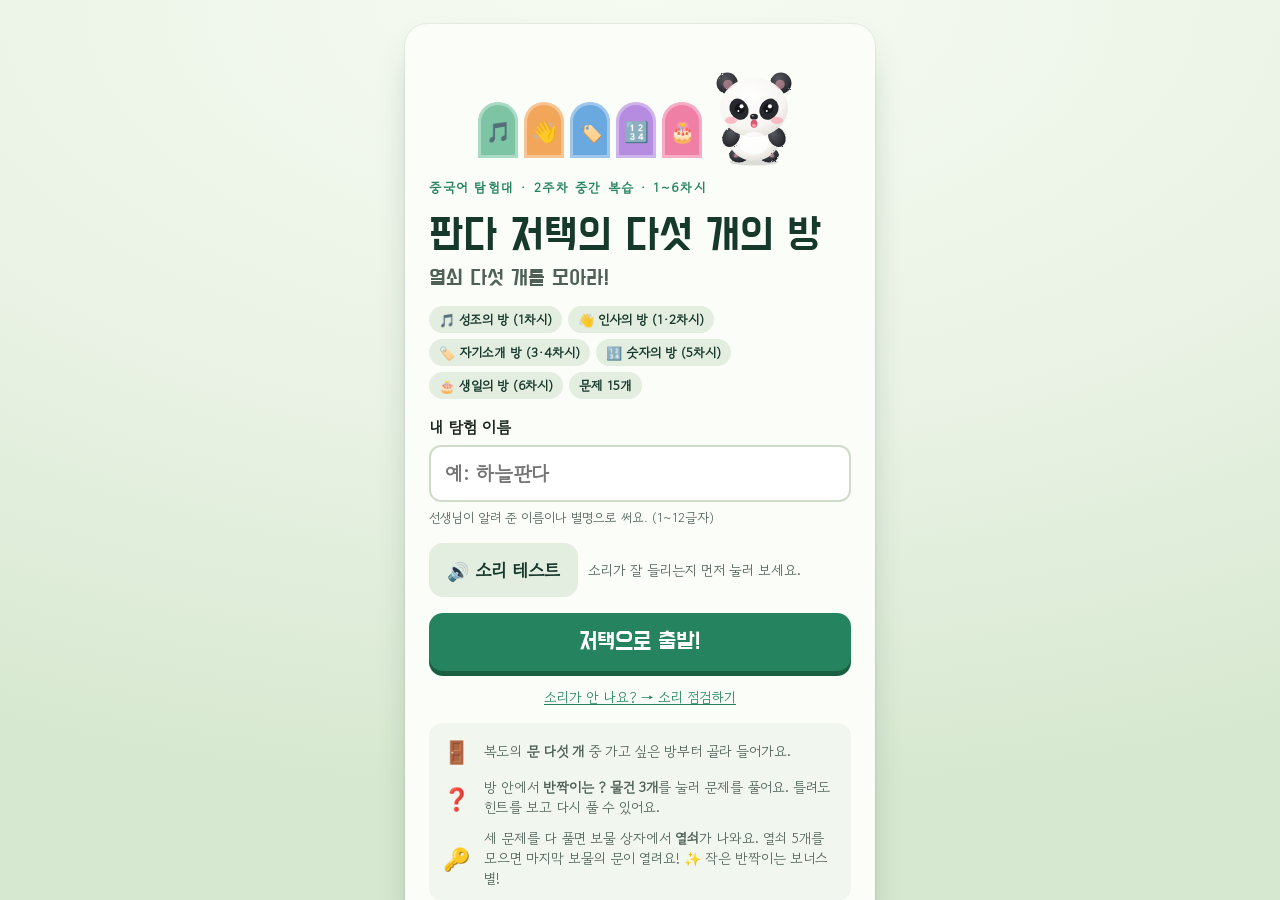
==== index.html @ 1c14352e "Add files via upload" ====
<!doctype html>
<html lang="ko">
<head>
<meta charset="utf-8">
<meta name="viewport" content="width=device-width, initial-scale=1, viewport-fit=cover">
<meta name="theme-color" content="#16392c">
<title>판다 저택의 다섯 개의 방</title>
<link rel="preconnect" href="https://fonts.googleapis.com">
<link rel="stylesheet" href="https://fonts.googleapis.com/css2?family=Do+Hyeon&family=Gowun+Dodum&family=Noto+Sans:wght@500;700&display=swap">
<link rel="stylesheet" href="style.css">
</head>
<body>
<div id="app">

  <!-- 시작 화면 -->
  <section id="startScreen" class="screen">
    <div class="card">
      <div class="hero" id="heroArt"></div>
      <div class="eyebrow" id="stageLabel">중국어 탐험대 · 2주차 중간 복습</div>
      <h1 id="gameTitle">판다 저택의 다섯 개의 방</h1>
      <div class="zonelist" id="zoneList"></div>
      <div id="resumeBox" class="row" hidden>
        <button class="btn primary" id="resumeBtn" type="button">이어서 하기</button>
        <button class="btn ghost" id="newBtn" type="button">처음부터</button>
      </div>
      <div id="newBox" class="stack">
        <label class="field" for="nameInput">내 탐험 이름
          <input type="text" id="nameInput" maxlength="12" autocomplete="off" placeholder="예: 하늘판다">
          <span class="help">선생님이 알려 준 이름이나 별명으로 써요. (1~12글자)</span>
        </label>
        <div class="row">
          <button class="btn" id="testBtn" type="button">🔊 소리 테스트</button>
          <span id="testResult" class="note">소리가 잘 들리는지 먼저 눌러 보세요.</span>
        </div>
        <button class="btn primary" id="startBtn" type="button">저택으로 출발!</button>
      </div>
      <a class="checklink" href="sound-check.html">소리가 안 나요? → 소리 점검하기</a>
      <div class="controls-pic">
        <div class="ico">🚪</div><div>복도의 <b>문 다섯 개</b> 중 가고 싶은 방부터 골라 들어가요.</div>
        <div class="ico">❓</div><div>방 안에서 <b>반짝이는 ? 물건 3개</b>를 눌러 문제를 풀어요. 틀려도 힌트를 보고 다시 풀 수 있어요.</div>
        <div class="ico">🔑</div><div>세 문제를 다 풀면 보물 상자에서 <b>열쇠</b>가 나와요. 열쇠 5개를 모으면 마지막 보물의 문이 열려요! ✨ 작은 반짝이는 보너스 별!</div>
      </div>
    </div>
  </section>

  <!-- 이야기 -->
  <section id="storyScreen" class="screen" hidden>
    <div class="card story-panel">
      <div class="storyart" id="storyArt"></div>
      <p class="story-text" id="storyText"></p>
      <div class="dots" id="storyDots"></div>
      <div class="row center">
        <button class="btn ghost" id="skipBtn" type="button">건너뛰기</button>
        <button class="btn primary" id="nextBtn" type="button">다음</button>
      </div>
    </div>
  </section>

  <!-- 게임 -->
  <section id="play" hidden>
    <header id="hud">
      <div class="scorebox"><span class="lab">학습</span><b id="learnScore">0</b></div>
      <div class="scorebox"><span class="lab">별</span><b id="starScore">0</b></div>
      <div class="zonebox"><span class="lab" id="zoneName">저택 복도</span><div class="qdots keys" id="bells" aria-label="모은 열쇠"></div></div>
      <div class="totalbox"><span class="lab">문제</span><b id="total">0/15</b></div>
      <div class="spacer"></div>
      <div class="who" id="who"></div>
      <button class="hud-btn" id="soundBtn" type="button" aria-label="소리 설정"><svg viewBox="0 0 24 24" fill="none" stroke="currentColor" stroke-width="2" stroke-linecap="round"><path d="M4 9h4l5-4v14l-5-4H4z"/><path d="M16 9a4 4 0 0 1 0 6M18.5 6.5a8 8 0 0 1 0 11"/></svg></button>
      <span class="netdot off" id="netDot" role="img" aria-label="이 기기에만 저장 중" title="이 기기에만 저장 중"></span>
      <button class="hud-btn" id="rankBtn" type="button" aria-label="반 순위">🏆</button>
      <button class="hud-btn" id="helpBtn" type="button" aria-label="도움말"><svg viewBox="0 0 24 24" fill="none" stroke="currentColor" stroke-width="2" stroke-linecap="round"><circle cx="12" cy="12" r="9"/><path d="M9.5 9.5a2.5 2.5 0 1 1 3.5 2.3c-.6.3-1 .8-1 1.5V14"/><circle cx="12" cy="17" r=".6" fill="currentColor"/></svg></button>
    </header>
    <div id="stage">
      <div id="hall" aria-label="저택 복도"></div>
      <div id="room" hidden></div>
      <div id="flash" aria-hidden="true"></div>
      <div id="toast" role="status" aria-live="polite" hidden></div>
    </div>
  </section>

  <!-- 퀴즈 -->
  <section id="quiz" hidden><div class="qbox" id="qbox" role="dialog" aria-modal="true"></div></section>
  <!-- 칸 이벤트 -->
  <section id="evt" class="panel" hidden></section>
  <div id="confetti" aria-hidden="true"></div>

  <!-- 소리 설정 -->
  <section id="soundPanel" class="panel" hidden>
    <div class="card">
      <h2>소리 설정</h2>
      <div class="slider"><label for="volBgm">배경음악</label><input id="volBgm" type="range" min="0" max="100" value="45"><span id="volBgmV">45</span></div>
      <div class="slider"><label for="volSfx">효과음</label><input id="volSfx" type="range" min="0" max="100" value="70"><span id="volSfxV">70</span></div>
      <div class="slider"><label for="volVoice">중국어 소리</label><input id="volVoice" type="range" min="0" max="100" value="100"><span id="volVoiceV">100</span></div>
      <label class="row" for="muteAll"><input type="checkbox" id="muteAll"> 모든 소리 끄기</label>
      <p class="note" id="voiceSourceNote"></p>
      <label class="field" for="renameInput">탐험 이름 고치기
        <input type="text" id="renameInput" maxlength="12" autocomplete="off">
      </label>
      <div class="row"><button class="btn" id="renameBtn" type="button">이름 저장</button><span class="note" id="renameMsg"></span></div>
      <button class="btn primary" id="soundClose" type="button">닫기</button>
    </div>
  </section>

  <!-- 도움말 -->
  <section id="helpPanel" class="panel" hidden>
    <div class="card">
      <h2>탐험 방법</h2>
      <div class="controls-pic">
        <div class="ico">🚪</div><div>복도에서 문을 골라 들어가요. 순서는 마음대로! 방에서 나가도 푼 문제는 그대로 남아요.</div>
        <div class="ico">❓</div><div>반짝이는 <b>?</b> 물건을 누르면 문제가 나와요. 처음에 맞히면 100점, 다시 풀어 맞히면 60점.</div>
        <div class="ico">✨</div><div>작게 반짝이는 물건은 숨은 보너스! 누르면 별과 재미있는 이야기가 나와요.</div>
        <div class="ico">🎁</div><div>세 문제를 다 풀면 보물 상자를 열어 🔑 열쇠를 받아요. 모두 한 번에 맞히면 완벽 보너스!</div>
        <div class="ico">💎</div><div>열쇠 5개가 모이면 복도 위쪽의 보물의 문이 열려요.</div>
      </div>
      <h2>손숫자 0~10</h2>
      <div class="handref big" id="helpHands"></div>
      <p class="note">손 모양은 지역과 사람마다 조금씩 달라요. 이 게임은 수업 자료의 한 가지 방식을 따라요.</p>
      <button class="btn primary" id="helpClose" type="button">계속하기</button>
    </div>
  </section>

  <!-- 반 순위 -->
  <section id="rankPanel" class="panel" hidden>
    <div class="card">
      <h2>🏆 우리 반 순위</h2>
      <p class="note">총점(학습 점수 + 별 점수) 순서예요. ❓는 푼 문제 수, 💎는 보물의 문을 연 친구예요.</p>
      <div id="rankList"></div>
      <button class="btn primary" id="rankClose" type="button">계속하기</button>
    </div>
  </section>

  <!-- 종료 -->
  <section id="endScreen" class="screen" hidden>
    <div class="card">
      <div class="hero" id="endArt"></div>
      <div class="eyebrow">ALL CLEAR!</div>
      <h1>보물 상자를 열었어요!</h1>
      <div class="nihao"><span class="zh">再见!</span>
        <div class="grow"><div class="py big">zàijiàn</div><div class="note">1~6차시 복습 끝! 다음 시간에 또 만나요.</div></div>
        <button class="btn" id="byeBtn" type="button" aria-label="再见 듣기">▶</button></div>
      <div class="scores3">
        <div><small>학습 점수</small><b id="endLearn">0</b></div>
        <div><small>별 점수</small><b id="endStar">0</b></div>
        <div class="total"><small>총점</small><b id="endTotal">0</b></div>
      </div>
      <div class="stat"><span id="endName"></span><span id="endFirst"></span></div>
      <div class="zones3 z5" id="endZones"></div>
      <div class="stat"><span>보너스</span><span id="endBonus">-</span></div>
      <div id="speedBox" class="stack"></div>
      <div class="save" id="saveStatus"></div>
      <div class="endrank" id="endRank" hidden><b>🏆 우리 반 순위 <span id="myRank"></span></b><div id="endRankList"></div></div>
    </div>
  </section>
</div>

<script src="firebase-config.js"></script>
<script src="net.js"></script>
<script src="game-data.js"></script>
<script src="game.js"></script>
</body>
</html>
---- style.css ----
/* 중국어 탐험대 STAGE 01 · 화면 꾸미기
   Layout: HUD strip on top, the 16:9 side-scrolling stage fills the rest, touch buttons float over its bottom corners. */
:root{
  --forest:#16392c; --jade:#25845f; --leaf:#9ccc6e; --mist:#e9f2e4; --paper:#fbfdf8;
  --ink:#1b2620; --ink-soft:#4f6157; --gold:#e3ad1f; --pond:#4fa6cc; --miss:#c9564b; --line:#cfdcc9;
  --f-display:'Do Hyeon','Gowun Dodum',system-ui,sans-serif;
  --f-body:'Gowun Dodum','Apple SD Gothic Neo','Malgun Gothic',system-ui,sans-serif;
  --f-pinyin:'Noto Sans','Segoe UI','Helvetica Neue',Arial,sans-serif;
  color-scheme:light;
}
*{box-sizing:border-box}
[hidden]{display:none!important}
html,body{height:100%;margin:0}
body{word-break:keep-all;background:var(--forest);color:var(--ink);font-family:var(--f-body);font-size:16px;overflow:hidden;
  padding-left:env(safe-area-inset-left,0px);padding-right:env(safe-area-inset-right,0px)}
button{font-family:inherit;font-size:inherit;cursor:pointer;color:inherit}
button:focus-visible,input:focus-visible{outline:3px solid var(--pond);outline-offset:2px}
.py{font-family:var(--f-pinyin);font-weight:700}
.py.big{font-size:20px}
.grow{flex:1;min-width:0}
#app{position:relative;height:100%}

/* ---------- 큰 화면들 ---------- */
.screen{position:absolute;inset:0;display:flex;align-items:flex-start;justify-content:center;overflow:auto;z-index:30;
  padding-block:24px;padding-left:max(16px,env(safe-area-inset-left,0px));padding-right:max(16px,env(safe-area-inset-right,0px));
  background:radial-gradient(120% 90% at 50% 0%,#f6fbf2 0%,var(--mist) 55%,#d6e8cf 100%)}
.card{background:var(--paper);border-radius:22px;box-shadow:0 18px 40px -18px rgba(22,57,44,.45),0 0 0 1px rgba(22,57,44,.06);
  width:min(470px,100%);margin:auto 0;padding:28px 24px;display:flex;flex-direction:column;gap:16px}
.stack{display:flex;flex-direction:column;gap:16px}
.eyebrow{font-size:13px;letter-spacing:.12em;color:var(--jade);font-weight:700}
h1{font-family:var(--f-display);font-weight:400;font-size:clamp(32px,8vw,44px);line-height:1.08;color:var(--forest);margin:0;text-wrap:balance}
h1 small{display:block;font-size:.5em;color:var(--ink-soft);margin-top:6px}
h2{font-family:var(--f-display);font-weight:400;font-size:26px;color:var(--forest);margin:0}
label.field{display:flex;flex-direction:column;gap:6px;font-weight:700}
label.field .help{font-weight:400;font-size:13px;color:var(--ink-soft)}
input[type=text]{font:inherit;font-size:20px;padding:12px 14px;border-radius:12px;border:2px solid var(--line);background:#fff;color:var(--ink)}
input[type=text]:focus{border-color:var(--jade);outline:none}
.btn{border:0;border-radius:14px;padding:14px 18px;font-size:18px;font-weight:700;background:#e3ede0;color:var(--forest);min-height:48px}
.btn.primary{background:var(--jade);color:#fff;font-family:var(--f-display);font-weight:400;font-size:24px;box-shadow:0 5px 0 #18603f}
.btn.primary:active{transform:translateY(3px);box-shadow:0 2px 0 #18603f}
.btn.ghost{background:transparent;border:2px solid var(--line)}
.btn:disabled{opacity:.45;cursor:not-allowed}
.row{display:flex;gap:10px;flex-wrap:wrap;align-items:center}
.row.center{justify-content:center}
.note{font-size:14px;color:var(--ink-soft);line-height:1.5}
.badge-temp{display:inline-flex;gap:6px;align-items:center;font-size:12px;padding:4px 8px;border-radius:999px;background:#fff3cf;color:#7a5600}
.badge-ok{background:#dff2e6;color:#165c3c}
.controls-pic{display:grid;grid-template-columns:auto 1fr;gap:10px 14px;align-items:center;font-size:14px;color:var(--ink-soft);
  background:#f1f6ee;border-radius:14px;padding:12px 14px;line-height:1.45}
.controls-pic .ico{font-size:22px;text-align:center}
.keys{display:grid;grid-template-columns:repeat(3,26px);gap:3px}
.keys i{display:grid;place-items:center;width:26px;height:24px;border-radius:6px;background:#fff;border:1px solid var(--line);font-style:normal;font-size:12px;color:var(--forest)}
.keys i.x{visibility:hidden}
.story-panel{align-items:center;text-align:center}
.story-panel canvas{width:220px;height:150px}
.story-text{font-size:20px;line-height:1.55;min-height:3.2em;text-wrap:balance;margin:0}
.dots{display:flex;gap:6px}.dots b{width:8px;height:8px;border-radius:50%;background:var(--line)}.dots b.on{background:var(--jade)}

/* ---------- 게임 화면 ---------- */
#play{position:absolute;inset:0;display:flex;flex-direction:column}
#hud{display:flex;align-items:center;gap:12px;flex-wrap:wrap;background:var(--forest);color:#eaf4e4;z-index:5;
  padding-block:8px;padding-left:max(12px,env(safe-area-inset-left,0px));padding-right:max(12px,env(safe-area-inset-right,0px))}
.scorebox{display:flex;align-items:baseline;gap:6px}
.scorebox .lab{font-size:12px;opacity:.75}
.scorebox b{font-family:var(--f-display);font-weight:400;font-size:24px;color:var(--gold);font-variant-numeric:tabular-nums;min-width:44px}
.bells{display:flex;gap:3px}.bells svg{width:22px;height:22px}
.items{display:flex;gap:4px;flex-wrap:wrap}
.item{font-size:12px;padding:3px 7px;border-radius:999px;background:rgba(255,255,255,.1);color:#cfe3c7;font-family:var(--f-pinyin);font-weight:700}
.item.got{background:var(--gold);color:var(--forest)}
#hud .spacer{flex:1}
#hud .who{font-size:13px;opacity:.8}
.hud-btn{background:rgba(255,255,255,.12);border:0;border-radius:10px;width:40px;height:40px;display:grid;place-items:center;color:#fff}
.hud-btn svg{width:22px;height:22px}
#stage{position:relative;flex:1;min-height:0;display:grid;place-items:center;background:#0f2a20;overflow:hidden}
#game{display:block;touch-action:none;border-radius:6px}
#toast{position:absolute;left:50%;top:16%;transform:translateX(-50%);background:var(--paper);color:var(--forest);padding:10px 18px;border-radius:14px;
  font-weight:700;box-shadow:0 8px 20px rgba(0,0,0,.25);text-align:center;max-width:calc(100% - 32px);z-index:6;font-size:17px}
#pad{position:absolute;inset:auto 0 0 0;display:flex;justify-content:space-between;align-items:flex-end;pointer-events:none;z-index:4;
  padding-bottom:max(14px,env(safe-area-inset-bottom,0px));padding-left:max(14px,env(safe-area-inset-left,0px));padding-right:max(14px,env(safe-area-inset-right,0px))}
#pad button{pointer-events:auto;border:0;border-radius:18px;background:rgba(251,253,248,.85);color:var(--forest);box-shadow:0 4px 0 rgba(22,57,44,.4);
  width:72px;height:68px;display:grid;place-items:center;touch-action:none;user-select:none;-webkit-user-select:none;-webkit-touch-callout:none}
#pad button svg{width:30px;height:30px}
#pad button.on{background:var(--leaf);transform:translateY(2px)}
#pad .pad-move{display:flex;gap:10px}
#pad .jump{width:96px;height:80px;border-radius:50%;background:var(--gold);font-family:var(--f-display);font-size:24px;box-shadow:0 5px 0 #a87d0d}

/* ---------- 퀴즈 창 ---------- */
#quiz{position:absolute;inset:0;background:rgba(14,36,28,.55);display:flex;align-items:center;justify-content:center;z-index:20;
  padding-block:16px;padding-left:max(12px,env(safe-area-inset-left,0px));padding-right:max(12px,env(safe-area-inset-right,0px))}
.qbox{position:relative;background:var(--paper);border-radius:22px;width:min(560px,100%);max-height:100%;overflow:auto;padding:20px;display:flex;flex-direction:column;gap:14px;box-shadow:0 24px 60px rgba(0,0,0,.35)}
.qhead{display:flex;align-items:center;gap:10px}
.qhead .place{font-family:var(--f-display);font-size:22px;color:var(--forest);flex:1}
.qhead .practice{font-size:12px;background:#e3ede0;border-radius:999px;padding:3px 8px;color:var(--forest)}
.qhead .count{font-size:13px;color:var(--ink-soft)}
.qclose{width:40px;height:40px;border-radius:12px;border:0;background:#eef3ec;font-size:20px}
.qtext{font-size:20px;line-height:1.45;font-weight:700;text-wrap:balance}
.listen{display:flex;gap:8px;flex-wrap:wrap}
.listen .btn{font-size:16px;padding:10px 14px}
.listen .btn.play{background:var(--pond);color:#fff;font-size:18px}
.listen .btn.play.pulse{animation:pulse 1s ease-in-out infinite;box-shadow:0 0 0 4px rgba(79,166,204,.35)}
@keyframes pulse{50%{transform:scale(1.06)}}
.checklink{font-size:14px;color:var(--jade);text-align:center}
.srcnote{font-size:12px;color:var(--ink-soft)}
.choices{display:grid;gap:10px}
.choices.c4{grid-template-columns:repeat(4,1fr)}
.choices.c3{grid-template-columns:repeat(3,1fr)}
.choices.c2{grid-template-columns:repeat(2,1fr)}
@media (max-width:520px){.choices.c4{grid-template-columns:repeat(2,1fr)}}
.opt{border:3px solid var(--line);background:#fff;border-radius:16px;padding:10px 8px;display:flex;flex-direction:column;align-items:center;gap:6px;min-height:88px;transition:transform .12s,border-color .12s}
.opt:hover:not(:disabled){transform:translateY(-2px);border-color:var(--jade)}
.opt.wrong{border-color:var(--miss);opacity:.45}
.opt.right{border-color:var(--gold);background:#fff8e1}
.opt .lbl{font-family:var(--f-display);font-size:22px;color:var(--forest)}
.opt .sub{font-size:13px;color:var(--ink-soft)}
.opt svg.contour{width:100%;max-width:110px;height:56px}
.target{display:flex;align-items:center;justify-content:center;gap:14px;background:#f1f6ee;border-radius:16px;padding:12px}
.target .py{font-size:40px;color:var(--forest)}
.target svg{width:90px;height:50px}
.tablet{background:#b9c2bb;border-radius:14px 14px 30px 30px;padding:14px;display:flex;align-items:center;justify-content:center;gap:16px;box-shadow:inset 0 -6px 0 rgba(0,0,0,.12)}
.tablet .py{font-size:38px;color:#2a3530}
.slot{width:86px;height:56px;border-radius:12px;border:3px dashed rgba(42,53,48,.55);display:grid;place-items:center;font-size:13px;color:#2a3530}
.slot.filled{border-style:solid;background:var(--leaf)}
.tube{background:linear-gradient(90deg,#7cae4f,#a9d27a 45%,#6b9d43);border:0;border-radius:14px;min-height:80px;color:var(--forest);
  display:flex;flex-direction:column;align-items:center;justify-content:center;gap:4px;font-weight:700;box-shadow:inset 0 0 0 3px rgba(22,57,44,.18)}
.tube .ring{width:70%;height:4px;border-radius:2px;background:rgba(22,57,44,.35)}
.tube.sel{outline:4px solid var(--pond);outline-offset:2px}
.tube.wrong{opacity:.4}
.tube.heard::after{content:'들었어요';font-size:11px;font-weight:400}
.panda-card{display:flex;flex-direction:column;align-items:center;gap:8px;background:#fff;border:3px solid var(--line);border-radius:16px;padding:10px 6px}
.panda-card svg{width:84px;height:80px}
.panda-card.talk svg{animation:talk .35s ease-in-out 3}
.panda-card.wrong{opacity:.45;border-color:var(--miss)}
.panda-card.right{border-color:var(--gold);background:#fff8e1}
@keyframes talk{50%{transform:translateY(-5px) rotate(-3deg)}}
.panda-card .btn{font-size:14px;padding:8px 10px;min-height:40px;width:100%}
.panda-card .btn.primary{font-size:16px}
.lock{background:#5b4a3a;color:#fff6e5;border-radius:16px;border:0;min-height:96px;display:flex;flex-direction:column;align-items:center;justify-content:center;gap:6px;box-shadow:inset 0 -6px 0 rgba(0,0,0,.25)}
.lock .py{font-size:28px}
.lock svg{width:26px;height:26px}
.lock.wrong{opacity:.4}
.lock.right{background:var(--gold);color:var(--forest)}
.seq{display:flex;gap:4px;justify-content:center;align-items:center}
.seq svg{width:34px;height:24px}
.hint{background:#fff4d6;border-radius:14px;padding:12px 14px;line-height:1.5;display:flex;gap:10px;align-items:flex-start}
.hint b{color:#7a5600}
.feedback{font-family:var(--f-display);font-size:28px;text-align:center}
.feedback:empty{display:none}
.feedback.good{color:var(--jade)}
.feedback.bad{color:var(--miss);font-size:20px;font-family:var(--f-body);font-weight:700}
.contour-ref{display:grid;grid-template-columns:repeat(4,1fr);gap:6px;text-align:center;font-size:12px}
.contour-ref svg{width:100%;height:40px}
.stars{position:absolute;inset:0;pointer-events:none;overflow:hidden;border-radius:22px}
.stars i{position:absolute;width:14px;height:14px;background:var(--gold);clip-path:polygon(50% 0,61% 38%,100% 50%,61% 62%,50% 100%,39% 62%,0 50%,39% 38%);animation:burst 1.1s ease-out forwards}
@keyframes burst{from{transform:translate(0,0) scale(.4);opacity:1}to{transform:translate(var(--dx),var(--dy)) scale(1.2) rotate(160deg);opacity:0}}
.plus{position:absolute;top:44%;left:50%;transform:translate(-50%,-50%);font-family:var(--f-display);font-size:54px;color:var(--gold);text-shadow:0 3px 0 #a87d0d;animation:rise 1.2s ease-out forwards;pointer-events:none}
@keyframes rise{from{opacity:0;transform:translate(-50%,-10%) scale(.6)}20%{opacity:1;transform:translate(-50%,-50%) scale(1.1)}to{opacity:0;transform:translate(-50%,-120%) scale(1)}}

/* ---------- 설정·도움말 ---------- */
.panel{position:absolute;inset:0;background:rgba(14,36,28,.5);display:flex;align-items:center;justify-content:center;z-index:25;
  padding-block:16px;padding-left:max(16px,env(safe-area-inset-left,0px));padding-right:max(16px,env(safe-area-inset-right,0px))}
.panel .card{max-height:100%;overflow:auto}
.slider{display:grid;grid-template-columns:90px 1fr 40px;gap:10px;align-items:center}
.slider input{width:100%;accent-color:var(--jade)}

/* ---------- 종료 화면 ---------- */
.medal{width:120px;height:120px;margin:0 auto;border-radius:50%;background:radial-gradient(circle at 35% 30%,#ffe9a3,var(--gold) 55%,#b98510);
  display:grid;place-items:center;box-shadow:0 0 0 6px #fff,0 0 0 9px var(--gold),0 12px 26px rgba(0,0,0,.25);animation:pop .6s cubic-bezier(.3,1.6,.5,1)}
.medal span{font-family:var(--f-display);color:var(--forest);font-size:20px;text-align:center;line-height:1.1}
@keyframes pop{from{transform:scale(.2)}}
.nihao{display:flex;align-items:center;gap:12px;background:#f1f6ee;border-radius:16px;padding:12px 14px}
.nihao .zh{font-size:34px;color:var(--forest)}
.scores3{display:grid;grid-template-columns:repeat(3,1fr);gap:8px}
.scores3>div{background:#f1f6ee;border-radius:14px;padding:10px;text-align:center}
.scores3 small{display:block;color:var(--ink-soft);font-size:13px}
.scores3 b{font-family:var(--f-display);font-weight:400;font-size:30px;color:var(--forest);font-variant-numeric:tabular-nums}
.scores3 .total{background:var(--forest)}.scores3 .total small{color:#cfe3c7}.scores3 .total b{color:var(--gold)}
.stat{display:flex;justify-content:space-between;align-items:center;padding:8px 2px;border-bottom:1px dashed var(--line);font-size:16px}
.locked{display:flex;flex-direction:column;gap:4px;padding:14px;border:2px dashed #b9b3a0;border-radius:16px;background:#f5f3ea;text-align:center;line-height:1.5}
.locked b{font-family:var(--f-display);font-weight:400;font-size:22px;color:var(--forest)}
.locked span{color:var(--ink-soft);font-size:14px}
.save{font-size:14px;padding:10px 12px;border-radius:12px;background:#eef3ec}

@media (prefers-reduced-motion:reduce){*{animation:none!important;transition:none!important}}
@media (max-width:600px){
  #hud{gap:8px}#hud .who,.items{display:none}
  .scorebox b{font-size:20px;min-width:34px}
  .bells svg{width:19px;height:19px}
  #pad button{width:60px;height:58px}#pad .jump{width:80px;height:70px;font-size:20px}
}

/* ---------- v3: 구역과 새 문제 유형 ---------- */
.zonelist{display:flex;gap:6px;flex-wrap:wrap}
.zonelist span{font-size:13px;padding:4px 10px;border-radius:999px;background:#e3ede0;color:var(--forest);font-weight:700}
.zonebox{display:flex;align-items:center;gap:8px}
.zonebox .lab,.totalbox .lab{font-size:12px;opacity:.8;white-space:nowrap}
.totalbox{display:flex;align-items:baseline;gap:6px}
.totalbox b{font-family:var(--f-display);font-weight:400;font-size:20px;color:#eaf4e4;font-variant-numeric:tabular-nums}
.target .py.plain{font-size:28px;color:var(--ink-soft)}
.wordpic{display:flex;flex-direction:column;align-items:center;gap:2px}
.wordpic .emo{font-size:34px;line-height:1.1}
.wordpic .zh{font-size:22px;color:var(--forest);font-family:'Noto Sans SC','PingFang SC','Microsoft YaHei',sans-serif}
.wordpic.big .emo{font-size:52px}.wordpic.big .zh{font-size:30px}
.opt.word .py{font-size:18px;color:var(--forest)}
.codeSlots{display:flex;gap:10px;justify-content:center}
.slotN{width:58px;height:62px;border-radius:14px;border:3px dashed var(--line);display:grid;place-items:center;font-family:var(--f-display);font-size:32px;color:var(--ink-soft);background:#fff}
.slotN.on{border-style:solid;border-color:var(--jade);color:var(--forest);background:#eef7f0}
.keypad{display:grid;grid-template-columns:repeat(4,1fr);gap:8px}
.key{border:0;border-radius:16px;background:var(--forest);color:#fff;min-height:76px;display:flex;flex-direction:column;align-items:center;justify-content:center;gap:2px;box-shadow:0 4px 0 #0c2219}
.key b{font-family:var(--f-display);font-weight:400;font-size:30px}
.key svg{width:44px;height:26px}.key svg path{stroke:#9ccc6e}.key svg line{stroke:rgba(255,255,255,.15)}
.key:active{transform:translateY(3px);box-shadow:0 1px 0 #0c2219}
.sortItems{display:grid;grid-template-columns:repeat(4,1fr);gap:8px}
.sortcard{border:3px solid var(--line);background:#fff;border-radius:16px;padding:8px 4px;display:flex;flex-direction:column;align-items:center;gap:2px}
.sortcard .py{font-size:15px}
.sortcard.sel{border-color:var(--pond);background:#eef7fb;transform:translateY(-3px)}
.sortcard.done{opacity:.3;pointer-events:none}
.baskets{display:grid;grid-template-columns:repeat(4,1fr);gap:8px}
.basket{border:0;border-radius:14px 14px 22px 22px;background:linear-gradient(#c99b5b,#a87a42);color:#3d2a16;min-height:96px;display:flex;flex-direction:column;align-items:center;justify-content:flex-start;gap:2px;padding:8px 4px;box-shadow:inset 0 -6px 0 rgba(0,0,0,.15)}
.basket svg{width:56px;height:30px;background:rgba(255,255,255,.7);border-radius:6px}
.basket b{font-family:var(--f-display);font-weight:400;font-size:18px}
.inbox{display:flex;flex-wrap:wrap;gap:2px;justify-content:center;font-size:14px}
.inbox span{background:#fff8e1;border-radius:8px;padding:1px 4px}
.shake{animation:shake .45s}
@keyframes shake{20%,60%{transform:translateX(-6px)}40%,80%{transform:translateX(6px)}}
.scene{font-size:30px;text-align:center;background:#f1f6ee;border-radius:16px;padding:12px;line-height:1.3}
.scene.big{font-size:34px}
.zhl{font-family:'Noto Sans SC','PingFang SC','Microsoft YaHei',sans-serif;font-weight:700}
.textopts .topt{display:flex;flex-direction:column;gap:6px}
.textopts .opt{min-height:80px;justify-content:center}
.textopts .lbl{font-size:20px;font-family:var(--f-body);font-weight:700}
.textopts .lbl.zhl{font-size:26px;font-family:'Noto Sans SC','PingFang SC','Microsoft YaHei',sans-serif}
.mini-listen{border:0;border-radius:10px;background:#e7f2f7;color:#245e7b;font-weight:700;font-size:14px;min-height:36px}
.buildRow{display:flex;align-items:center;justify-content:center;gap:10px}
.bslot,.bres{width:76px;height:84px;border-radius:16px;border:3px dashed var(--line);display:grid;place-items:center;font-size:44px;color:var(--ink-soft);background:#fff;
  font-family:'Noto Sans SC','PingFang SC','Microsoft YaHei',serif}
.bslot.on{border-style:solid;border-color:var(--jade);color:var(--forest)}
.bres{width:96px}.bres.on{border-style:solid;border-color:var(--gold);background:#fff8e1;color:var(--forest);animation:pop .5s cubic-bezier(.3,1.6,.5,1)}
.plusS{font-family:var(--f-display);font-size:28px;color:var(--ink-soft)}
.pieces{display:grid;grid-template-columns:repeat(4,1fr);gap:8px}
.piece{border:0;border-radius:16px;background:#f3e4c9;color:#3d2a16;min-height:76px;font-size:40px;font-family:'Noto Sans SC','PingFang SC','Microsoft YaHei',serif;box-shadow:inset 0 -5px 0 rgba(0,0,0,.1)}
.reply{display:flex;flex-direction:column;align-items:center;gap:2px;font-size:30px;padding:16px}
.reply small{font-family:var(--f-body);font-size:14px;opacity:.9}
.note.center{text-align:center;margin:0}
.zones3{display:grid;grid-template-columns:repeat(auto-fit,minmax(90px,1fr));gap:8px}
.zones3>div{background:#f1f6ee;border-radius:12px;padding:8px;text-align:center}
.zones3 small{display:block;font-size:12px;color:var(--ink-soft)}
.zones3 b{font-family:var(--f-display);font-weight:400;font-size:22px;color:var(--forest)}
.checklink{font-size:14px;color:var(--jade);text-align:center}
.listen .btn.play.pulse{animation:pulse 1s ease-in-out infinite;box-shadow:0 0 0 4px rgba(79,166,204,.35)}
@keyframes pulse{50%{transform:scale(1.06)}}
@media (max-width:520px){.sortItems,.baskets,.pieces,.keypad{gap:6px}.wordpic .emo{font-size:28px}.slotN{width:50px;height:56px}}
@media (max-width:600px){.totalbox{display:none}}

/* ---------- 2차시: 몸 짚기, 상황 짝짓기, 대나무 괴물 ---------- */
.bossmini{font-size:18px;opacity:.35;filter:grayscale(1)}.bossmini.on{opacity:1;filter:none}
.bodywrap{display:flex;justify-content:center;background:#eaf3e4;border-radius:18px;padding:10px}
.bodysvg{width:min(240px,62vw);height:auto;touch-action:manipulation}
.bodysvg.face{width:min(280px,72vw)}
.bodysvg .spot{fill:rgba(79,166,204,.18);stroke:#4fa6cc;stroke-width:3;stroke-dasharray:6 5;cursor:pointer;transition:fill .15s}
.bodysvg .spot:hover{fill:rgba(79,166,204,.38)}
.bodysvg .spot.right{fill:rgba(227,173,31,.55);stroke:#b8860b;stroke-dasharray:none}
.bodysvg .spot.wrong{fill:rgba(201,86,75,.3);stroke:#c9564b}
.bodysvg .decoy{pointer-events:none}
.bodylabel{text-align:center;font-size:18px;min-height:1.6em;font-weight:700}
.bodylabel .zhl{font-size:24px}.bodylabel.ok{color:var(--jade)}.bodylabel.no{color:var(--miss)}
.phrases{display:grid;grid-template-columns:repeat(3,1fr);gap:8px}
.phrase{border:3px solid var(--line);background:#fff;border-radius:16px;padding:10px 4px;display:flex;flex-direction:column;align-items:center;gap:2px}
.phrase .zhl{font-size:24px;color:var(--forest)}.phrase .py{font-size:14px;color:var(--ink-soft)}.phrase .spk{font-size:12px;color:#245e7b}
.phrase.sel{border-color:var(--pond);background:#eef7fb;transform:translateY(-3px)}
.phrase.done{opacity:.3;pointer-events:none}
.scenecards{display:grid;grid-template-columns:repeat(3,1fr);gap:8px}
.scenecard{border:0;border-radius:16px;background:linear-gradient(#fff9ec,#f3e4c9);min-height:120px;padding:10px 6px;display:flex;flex-direction:column;align-items:center;gap:4px;box-shadow:inset 0 -5px 0 rgba(0,0,0,.08)}
.scenecard .emo{font-size:30px}.scenecard .lab{font-size:14px;color:#3d2a16;font-weight:700;line-height:1.3}
.scenecard .put{min-height:30px}.scenecard .put .zhl{font-size:22px;background:#fff8e1;border:2px solid var(--gold);border-radius:10px;padding:0 8px;color:var(--forest)}
.scenecard.done{background:linear-gradient(#fffbe8,#ffeeb0)}
.bosstalk{display:flex;gap:12px;align-items:flex-end}
.bosspic{flex:none;width:130px}.bossimg{width:130px;height:auto;display:block}
.bubble{position:relative;background:#eaf3e4;border-radius:18px;padding:12px 14px;flex:1;min-width:0}
.bubble::before{content:'';position:absolute;left:-10px;bottom:24px;border:10px solid transparent;border-right-color:#eaf3e4;border-left:0}
.bubble b{font-family:var(--f-display);font-weight:400;font-size:20px;color:#2f5f24}
.bubble p{margin:4px 0 0;font-size:18px;line-height:1.5;font-weight:700}
.bossrule{background:#fff4d6;border-radius:14px;padding:10px 12px;text-align:center;line-height:1.5}
.leaves{display:flex;gap:2px}.leaf{font-size:18px;opacity:.25;filter:grayscale(1)}.leaf.on{opacity:1;filter:none}
.dialog{display:flex;flex-direction:column;gap:8px}
.say{display:flex;align-items:center;gap:8px;border-radius:16px;padding:8px 12px;max-width:85%}
.say .who{font-size:28px}.say .zhl{font-size:26px;color:var(--forest)}.say .py{font-size:14px;color:var(--ink-soft)}
.say.left{background:#e7f2f7;align-self:flex-start}.say.right{background:#fff1d6;align-self:flex-end}
.ox{display:grid;grid-template-columns:1fr 1fr;gap:10px}
.oxbtn{border:0;border-radius:18px;min-height:96px;font-family:var(--f-display);font-size:52px;line-height:1;display:flex;flex-direction:column;align-items:center;justify-content:center;gap:4px;color:#fff}
.oxbtn small{font-family:var(--f-body);font-size:14px;font-weight:700}
.oxbtn.o{background:#2f8fbf;box-shadow:0 5px 0 #1f6a8f}.oxbtn.x{background:#d0593f;box-shadow:0 5px 0 #9c3f2c}
.oxbtn.wrong{opacity:.4}.oxbtn.right{outline:5px solid var(--gold);outline-offset:3px}
.fix{background:#eaf3e4;border-radius:14px;padding:10px 12px;display:flex;flex-wrap:wrap;gap:6px;align-items:center;font-weight:700}
.fix .zhl{font-size:24px;color:var(--forest)}
@media (max-width:520px){.phrases,.scenecards{gap:5px}.scenecard .lab{font-size:12px}.bosspic,.bossimg{width:90px}.bubble p{font-size:16px}}
@media (max-height:520px){
  .qbox{padding:12px 14px;gap:8px}
  .qtext{font-size:16px}
  .scene{font-size:22px;padding:4px}
  .dialog{flex-direction:row;justify-content:space-between}
  .say{max-width:none;padding:4px 10px}.say .zhl{font-size:20px}.say .who{font-size:20px}
  .oxbtn{min-height:58px;font-size:34px}
  .listen .btn{padding:6px 10px;min-height:38px;font-size:15px}
  .bosspic,.bossimg{width:84px}.bubble p{font-size:15px}
  .bodysvg{width:min(150px,40vw)}.bodysvg.face{width:min(190px,48vw)}
  .scenecard{min-height:96px}.phrase .zhl{font-size:20px}
}

/* ---------- 3차시: 화면 번쩍, 순위표, 문장 만들기 ---------- */
#flash{position:absolute;inset:0;pointer-events:none;z-index:7;opacity:0}
#flash.win{animation:flashwin .75s ease-out}
#flash.dark{animation:flashdark .9s ease-in-out}
@keyframes flashwin{0%{opacity:0;background:#06140e}18%{opacity:.62;background:#06140e}40%{opacity:.55;background:#fff6c9}100%{opacity:0;background:#fff6c9}}
@keyframes flashdark{0%{opacity:0;background:#000}45%{opacity:.85;background:#000}100%{opacity:0;background:#000}}
@media (prefers-reduced-motion:reduce){#flash.win,#flash.dark{animation:none}}
.netdot{width:12px;height:12px;border-radius:50%;background:#9aa39b;flex:none;box-shadow:0 0 0 3px rgba(255,255,255,.12)}
.netdot.on{background:#5fd38a}.netdot.wait{background:#f2c14e}.netdot.bad{background:#e26b5a}
#rankBtn{font-size:20px}
.ranklist{list-style:none;margin:0;padding:0;display:flex;flex-direction:column;gap:6px;max-height:52vh;overflow:auto}
.ranklist li{display:grid;grid-template-columns:40px 1fr auto auto;gap:8px;align-items:center;background:#f1f6ee;border-radius:12px;padding:8px 12px}
.ranklist li.me{background:#fff4d6;outline:2px solid var(--gold)}
.ranklist .rk{font-family:var(--f-display);font-size:20px;text-align:center;color:var(--forest)}
.ranklist .nm{font-weight:700;min-width:0;overflow:hidden;text-overflow:ellipsis;white-space:nowrap}
.ranklist .pr{font-size:13px;color:var(--ink-soft)}
.ranklist .sc{font-family:var(--f-display);font-size:22px;color:var(--forest);font-variant-numeric:tabular-nums}
.endrank{display:flex;flex-direction:column;gap:8px;background:#fbfdf8;border:2px solid var(--line);border-radius:16px;padding:12px}
.endrank b{font-family:var(--f-display);font-weight:400;font-size:20px;color:var(--forest)}
#myRank{color:var(--jade)}
.revbadge{background:#e7f2f7;color:#245e7b;border-radius:999px;padding:2px 8px;font-size:12px}
.sentence{display:flex;flex-wrap:wrap;gap:8px;justify-content:center;align-items:center;background:#f1f6ee;border-radius:16px;padding:14px;min-height:72px}
.sentence.done{background:#fff8e1;outline:3px solid var(--gold)}
.wslot{min-width:56px;height:52px;padding:0 10px;border-radius:12px;border:3px dashed var(--line);display:grid;place-items:center;font-size:26px;background:#fff;
  font-family:'Noto Sans SC','PingFang SC','Microsoft YaHei',sans-serif;font-weight:700;color:var(--forest)}
.wslot.on{border-style:solid;border-color:var(--jade)}
.wend{font-size:30px;color:var(--forest);font-weight:700}
.tiles{display:flex;flex-wrap:wrap;gap:10px;justify-content:center}
.tile{border:0;border-radius:14px;background:#f3e4c9;min-width:72px;min-height:60px;padding:0 14px;font-size:26px;box-shadow:inset 0 -5px 0 rgba(0,0,0,.1);color:#3d2a16}
.tile:disabled{opacity:.3}
.scenecards{grid-template-columns:repeat(auto-fit,minmax(110px,1fr))}
.phrases{grid-template-columns:repeat(auto-fit,minmax(100px,1fr))}

/* ---------- 4차시: 국기 ---------- */
.flag{width:48px;height:32px;vertical-align:middle;border-radius:3px;box-shadow:0 1px 3px rgba(0,0,0,.18)}
.flag.big{width:72px;height:48px}
.wordpic .flag{width:64px;height:43px;margin-bottom:2px}
.scene .flag.big{width:60px;height:40px}
/* 긴 문장 선택지가 칸 밖으로 넘치지 않게 */
.textopts .opt{padding:8px 6px;min-width:0}
.textopts .lbl,.textopts .lbl.zhl{overflow-wrap:anywhere;word-break:break-all;text-align:center;line-height:1.25}
.textopts .lbl.zhl{font-size:clamp(17px,4.2vw,22px)}
.textopts .sub{overflow-wrap:anywhere;text-align:center}
.choices>*{min-width:0}
@media (max-width:520px){.choices.c3.textopts{grid-template-columns:1fr}.textopts .topt{flex-direction:row;align-items:stretch}.textopts .topt .opt{flex:1;min-height:64px}.textopts .mini-listen{flex:none;width:72px}}

/* =====================================================================
   5·6차시 말판 게임
   Layout: HUD on top · scrollable snake board (start at bottom, cake at top) · dice dock pinned at the bottom.
   ===================================================================== */
:root{--pink:#ff7aa5;--cream:#fff8ef;--sky1:#fff1f6;--sky2:#e8f6e2}
.hero{display:flex;align-items:flex-end;justify-content:center;gap:4px;height:120px;margin:-6px 0 -4px}
.hero .panda{width:96px;height:112px}.hero .cake{width:92px;height:84px;margin-bottom:6px}
.panda{display:block;overflow:visible}
.hero .panda,.storyart .panda,.partyscene .panda{animation:breathe 2.6s ease-in-out infinite;transform-origin:50% 100%}
.hero .panda:last-child{animation-delay:-1.3s}
@keyframes breathe{0%,100%{transform:scale(1,1)}50%{transform:scale(1.035,.965)}}
.cake .fl{animation:flick .5s ease-in-out infinite alternate;transform-origin:50% 100%;transform-box:fill-box}
@keyframes flick{from{transform:scale(1,1)}to{transform:scale(.85,1.12)}}

.storyart{height:170px;display:flex;align-items:flex-end;justify-content:center;gap:12px;background:linear-gradient(#fff1f6,#e8f6e2);border-radius:18px;padding:10px}
.storyart .panda{width:120px;height:140px}.storyart .cake{width:110px;height:100px}
.storyhands{display:flex;gap:6px;align-self:center}.storyhands img{width:64px;height:64px;border-radius:14px;background:#fff;box-shadow:0 3px 8px rgba(0,0,0,.12)}
.storytiles{display:grid;grid-template-columns:repeat(2,54px);gap:8px;align-self:center}
.st{width:54px;height:54px;border-radius:16px;background:#fff;display:grid;place-items:center;font-size:28px;box-shadow:inset 0 -4px 0 rgba(0,0,0,.08)}
.st.q{background:#ffd54f;font-family:var(--f-display);color:#7a4b00}

/* 점수판 */
.qdots{display:flex;gap:4px}
.qdots i{width:10px;height:10px;border-radius:50%;background:rgba(255,255,255,.25)}
.qdots i.on{background:var(--gold);box-shadow:0 0 6px rgba(227,173,31,.8)}

/* 말판 */
#stage{display:flex;flex-direction:column;place-items:initial;background:var(--sky2)}
#board{position:relative;flex:1;min-height:0;overflow-y:auto;overflow-x:hidden;-webkit-overflow-scrolling:touch;overscroll-behavior:contain}
.boardIn{position:relative;width:100%}
.sky{position:absolute;inset:0;background:linear-gradient(180deg,#ffe3ee 0%,#fff3d6 22%,#e5f1fb 50%,#e2f3dc 78%,#d3ebc8 100%)}
.road{position:absolute;left:0;top:0;pointer-events:none}
.road .r1{fill:none;stroke:#fff;stroke-width:30;stroke-linejoin:round;stroke-linecap:round;opacity:.85}
.road .r2{fill:none;stroke:#e9d3b0;stroke-width:4;stroke-dasharray:2 12;stroke-linecap:round}
.deco{position:absolute;font-size:26px;opacity:.55;pointer-events:none}
.zlabel{position:absolute;transform:translateX(-50%);background:rgba(22,57,44,.82);color:#fff;font-family:var(--f-display);font-size:15px;padding:2px 10px;border-radius:999px;white-space:nowrap;pointer-events:none;z-index:2}
.cellpos{position:absolute;width:0;height:0}
.btile{position:absolute;left:calc(var(--ts)/-2);top:calc(var(--ts)/-2);width:var(--ts);height:var(--ts);border-radius:22px;background:var(--zc);
  display:flex;flex-direction:column;align-items:center;justify-content:center;gap:0;cursor:pointer;
  box-shadow:inset 0 -6px 0 rgba(0,0,0,.08),0 4px 0 rgba(0,0,0,.08),0 0 0 3px #fff;transition:transform .15s}
.btile:active{transform:scale(.95)}
.btile .ti{font-size:calc(var(--ts)*.42);line-height:1}
.btile .tl{font-size:12px;font-weight:700;color:#4f6157;line-height:1.1;margin-top:2px;white-space:nowrap}
.btile.used{filter:saturate(.35);opacity:.62}
.btile.start{background:#fff}
.btile.q{background:linear-gradient(160deg,#ffe27a,#f5b82e);box-shadow:inset 0 -6px 0 rgba(140,80,0,.18),0 4px 0 rgba(0,0,0,.1),0 0 0 3px #fff,0 0 0 6px rgba(245,184,46,.35);animation:qglow 1.6s ease-in-out infinite}
.btile.q .qi{font-family:var(--f-display);font-weight:400;font-size:calc(var(--ts)*.5);color:#7a4b00;line-height:1}
.btile.q .tl{color:#7a4b00}
.btile.q.done{background:linear-gradient(160deg,#c9f0c0,#8fd08a);animation:none;box-shadow:inset 0 -6px 0 rgba(0,0,0,.08),0 0 0 3px #fff}
.btile.q.done .qi,.btile.q.done .tl{color:#1d5a2c}
.btile.party{width:calc(var(--ts)*1.25);height:calc(var(--ts)*1.25);left:calc(var(--ts)*-.625);top:calc(var(--ts)*-.625);background:linear-gradient(160deg,#ffe0ec,#ffb3cb);border-radius:28px}
.btile.party .cake{width:78%;height:auto}
.btile.party .tl{color:#a3284f}
@keyframes qglow{0%,100%{box-shadow:inset 0 -6px 0 rgba(140,80,0,.18),0 4px 0 rgba(0,0,0,.1),0 0 0 3px #fff,0 0 0 6px rgba(245,184,46,.35)}50%{box-shadow:inset 0 -6px 0 rgba(140,80,0,.18),0 4px 0 rgba(0,0,0,.1),0 0 0 3px #fff,0 0 0 11px rgba(245,184,46,.15)}}
.host{position:absolute;width:58px;height:68px;transform:translate(-110%,-70%);pointer-events:none;z-index:3}
.host .panda{width:100%;height:100%;animation:breathe 2.2s ease-in-out infinite;transform-origin:50% 100%}
.token{position:absolute;z-index:5;pointer-events:none;transition:left .26s cubic-bezier(.3,.7,.4,1),top .26s cubic-bezier(.3,.7,.4,1);filter:drop-shadow(0 6px 6px rgba(0,0,0,.18))}
.token .panda{width:100%;height:100%;transform-origin:50% 100%}
.token.hop .panda{animation:hop .3s ease-out}
@keyframes hop{0%{transform:scale(1.12,.86)}35%{transform:translateY(-26%) scale(.92,1.1)}70%{transform:translateY(0) scale(1.1,.9)}100%{transform:scale(1,1)}}
.floatpts{position:absolute;transform:translateX(-50%);font-family:var(--f-display);font-size:24px;color:#e08a00;text-shadow:0 2px 0 #fff,0 0 8px #fff;z-index:6;pointer-events:none;animation:rise 1.4s ease-out forwards}

/* 주사위 받침 */
#dock{display:flex;align-items:center;gap:12px;background:var(--paper);border-top:3px solid #f0e2c8;z-index:4;min-height:96px;
  padding-block:10px calc(10px + env(safe-area-inset-bottom,0px));padding-left:max(12px,env(safe-area-inset-left,0px));padding-right:max(12px,env(safe-area-inset-right,0px))}
.dice{position:relative;width:84px;height:84px;flex:0 0 auto;border-radius:20px;background:#fff;box-shadow:inset 0 -6px 0 rgba(0,0,0,.06),0 0 0 3px #ffd2e0;display:grid;place-items:center;overflow:visible}
.dice img{width:76px;height:76px;object-fit:contain;border-radius:16px}
.dice.spin{animation:wob .12s linear infinite}
.dice.land{animation:pop .35s ease-out}
@keyframes wob{0%{transform:rotate(-8deg)}50%{transform:rotate(8deg)}100%{transform:rotate(-8deg)}}
.dicecap{position:absolute;left:50%;bottom:-8px;transform:translateX(-50%);background:var(--forest);color:#fff;border-radius:999px;padding:1px 9px;font-size:13px;white-space:nowrap;font-family:var(--f-pinyin)}
.dicecap b{font-family:'Noto Sans SC','Noto Sans CJK SC','PingFang SC','Microsoft YaHei',sans-serif}
.dockmain{flex:1;min-width:0;display:flex;flex-wrap:wrap;align-items:center;gap:8px 12px}
.btn.big{font-size:26px;padding:14px 22px}
.rollbtn{animation:nudge 1.8s ease-in-out infinite}
@keyframes nudge{0%,80%,100%{transform:translateY(0)}88%{transform:translateY(-5px)}}
.dockinfo{color:var(--ink-soft);font-size:15px}.dockinfo b{color:var(--forest);font-size:20px}
.dockq{font-size:16px;flex-basis:100%}.dockq b{font-size:18px}
.numpick{display:flex;gap:6px;flex-wrap:wrap}
.np{width:46px;height:46px;border-radius:14px;border:3px solid var(--line);background:#fff;font-family:var(--f-display);font-size:24px;display:flex;flex-direction:column;align-items:center;justify-content:center;line-height:1}
.np small{font-size:13px;font-family:var(--f-body);color:var(--ink-soft)}
.np.right{border-color:var(--jade);background:#e5f6e8}.np.wrong{border-color:var(--miss);background:#fde8e5;opacity:.7}
.numpick.wide{justify-content:center}.numpick.wide .np{width:76px;height:70px;font-size:30px}
.mini-listen{border:0;background:#e3ede0;border-radius:10px;padding:6px 10px;font-weight:700;color:var(--forest)}
@media (max-width:520px){
  #dock{gap:8px;min-height:84px}
  .dice{width:68px;height:68px}.dice img{width:62px;height:62px}
  .np{width:40px;height:44px;font-size:22px}
  .btn.big{font-size:22px;padding:12px 16px}
  .numpick.wide .np{width:64px;height:62px}
}

/* 칸 이벤트 카드 */
#evt .card.evtcard{align-items:center;text-align:center;gap:10px;width:min(420px,100%)}
.evtico{font-size:64px;line-height:1;animation:pop .45s ease-out}
.evtcard p{margin:0;line-height:1.6}
.evtcard .qhead{width:100%}
.handbig img{width:170px;height:170px;border-radius:24px;background:#fff;box-shadow:0 6px 16px rgba(0,0,0,.12)}
.handrow{display:flex;gap:10px;justify-content:center}
.handrow>div{position:relative}
.handrow img{width:min(26vw,120px);height:min(26vw,120px);border-radius:18px;background:#fff;box-shadow:0 4px 12px rgba(0,0,0,.12)}
.handrow .hn{position:absolute;left:6px;top:4px;background:var(--forest);color:#fff;border-radius:50%;width:22px;height:22px;display:grid;place-items:center;font-size:13px;font-weight:700}
.handref{display:flex;flex-wrap:wrap;gap:6px;margin-top:8px}
.handref>div{display:flex;flex-direction:column;align-items:center;font-size:13px}
.handref img{width:48px;height:48px;border-radius:10px;background:#fff}
.handref.big{display:grid;grid-template-columns:repeat(auto-fill,minmax(70px,1fr));gap:8px}
.handref.big img{width:64px;height:64px}
.handref.big small{font-size:12px;color:var(--ink-soft)}
.controls-pic.inner{display:contents}
.keypad.ten{grid-template-columns:repeat(5,1fr)}
.keypad.ten .key small{font-size:14px;color:var(--ink-soft)}
.opt .lbl.big{font-family:var(--f-display);font-size:40px}

/* 파티 */
.partyhead{display:flex;align-items:center;gap:10px}
.partyhead .panda{width:70px;height:82px;flex:0 0 auto}
.partyhead .bubble{flex:1}
.partyscene{display:flex;align-items:flex-end;justify-content:center;gap:6px;background:radial-gradient(circle at 50% 30%,#fff6fa,#ffe1ec);border-radius:20px;padding:12px 8px 6px}
.partyscene .panda{width:104px;height:122px}.partyscene .cake{width:120px;height:110px}
.bubble.solo{margin:0}
#confetti{position:fixed;inset:0;pointer-events:none;z-index:40;overflow:hidden}
#confetti i{position:absolute;top:-14px;width:9px;height:14px;border-radius:2px;animation:fall 2.4s cubic-bezier(.3,.6,.5,1) forwards}
@keyframes fall{to{transform:translate(var(--x),105vh) rotate(var(--r))}}
.zones3.z4{grid-template-columns:repeat(4,1fr)}
@media (max-width:420px){.zones3.z4{grid-template-columns:repeat(2,1fr)}}
@media (prefers-reduced-motion:reduce){.rollbtn,.btile.q,.hero .panda,.storyart .panda,.partyscene .panda,.host .panda{animation:none}}
.bubble.solo::before{display:none}
#evt{z-index:45}

/* ===================== 중간 복습: 저택 복도와 방 ===================== */
.center{text-align:center}
.qdots.keys{gap:2px}
.qdots.keys{align-items:center}
.qdots.keys i.hk{width:auto;height:auto;border-radius:0;background:none;box-shadow:none;line-height:1;font-style:normal;font-size:15px;filter:grayscale(1) opacity(.35)}
.qdots.keys i.hk.on{filter:none;box-shadow:none;animation:pop .4s ease-out}
.zones3.z5{grid-template-columns:repeat(5,1fr)}
.zones3.z5 small{font-size:11px}
@media (max-width:480px){.zones3.z5{grid-template-columns:repeat(3,1fr)}}
.chest{width:100%;height:auto;display:block}
.floatpts{position:absolute;transform:translateX(-50%);font-family:var(--f-display);font-size:24px;color:#e08a00;text-shadow:0 2px 0 #fff,0 0 8px #fff;z-index:8;pointer-events:none;animation:rise 1.4s ease-out forwards}

/* 복도 */
#hall,#room{position:relative;flex:1;min-height:0;width:100%}
#hall{overflow-y:auto;-webkit-overflow-scrolling:touch;
  background:linear-gradient(180deg,#f7ead6 0%,#f3e1c6 62%,#c99a6b 62%,#b98a5d 100%)}
#hall::before{content:"";position:absolute;inset:0;pointer-events:none;
  background:repeating-linear-gradient(90deg,rgba(255,255,255,.18) 0 2px,transparent 2px 80px);opacity:.6}
.hallIn{position:relative;max-width:1040px;margin:0 auto;padding:16px 16px 20px;display:flex;flex-direction:column;gap:16px;min-height:100%}
.tdoor{border:0;border-radius:20px;padding:10px 16px;display:flex;align-items:center;gap:14px;text-align:left;
  background:linear-gradient(135deg,#7a6a52,#5c4f3c);color:#f3e9d6;box-shadow:inset 0 -6px 0 rgba(0,0,0,.2),0 6px 14px -6px rgba(0,0,0,.4)}
.tdoor.ready{background:linear-gradient(135deg,#ffe27a,#f5b82e);color:#5a3a00;animation:qglow2 1.5s ease-in-out infinite}
@keyframes qglow2{0%,100%{box-shadow:0 0 0 0 rgba(245,184,46,.6),inset 0 -6px 0 rgba(0,0,0,.15)}50%{box-shadow:0 0 0 12px rgba(245,184,46,0),inset 0 -6px 0 rgba(0,0,0,.15)}}
.tchest{width:64px;flex:0 0 auto}
.ttext{flex:1;min-width:0;display:flex;flex-direction:column}
.ttext b{font-family:var(--f-display);font-weight:400;font-size:24px}
.ttext small{font-size:14px;opacity:.9}
.tkeys{display:flex;gap:2px;font-size:22px}
.tkeys i{font-style:normal;filter:grayscale(1) opacity(.35)}
.tkeys i.on{filter:none}
.doors{display:grid;grid-template-columns:repeat(5,1fr);gap:14px}
.door{position:relative;border:0;padding:0 0 12px;border-radius:999px 999px 14px 14px;background:var(--dc);color:#fff;
  aspect-ratio:3/4.1;display:flex;flex-direction:column;align-items:center;justify-content:flex-end;gap:2px;overflow:hidden;
  box-shadow:inset 0 0 0 7px rgba(255,255,255,.28),inset 0 -10px 0 rgba(0,0,0,.14),0 8px 0 rgba(90,60,30,.35),0 14px 20px -10px rgba(0,0,0,.4);
  transition:transform .15s;transform-origin:50% 100%}
.door:hover{transform:translateY(-3px)}
.door:active{transform:scale(.97)}
.door .arch{position:absolute;inset:10% 14% 34%;border-radius:999px 999px 10px 10px;background:rgba(255,255,255,.22);display:grid;place-items:center}
.door .plaque{font-size:clamp(34px,6vw,58px);filter:drop-shadow(0 3px 2px rgba(0,0,0,.15));animation:breathe 3s ease-in-out infinite}
.door .dname{position:relative;font-family:var(--f-display);font-size:clamp(19px,2.4vw,24px);text-shadow:0 2px 0 rgba(0,0,0,.18)}
.door .dles{position:relative;font-size:13px;font-weight:700;background:rgba(0,0,0,.18);border-radius:999px;padding:1px 10px}
.door .dprog{position:relative;display:flex;gap:5px;margin-top:5px}
.door .dprog i{width:12px;height:12px;border-radius:50%;background:rgba(255,255,255,.4)}
.door .dprog i.on{background:#fff36b;box-shadow:0 0 6px #fff36b}
.door .knob{position:absolute;right:12%;top:56%;width:12px;height:12px;border-radius:50%;background:#ffe27a;box-shadow:0 2px 0 rgba(0,0,0,.25)}
.door .stamp{position:absolute;top:8px;left:50%;transform:translateX(-50%) rotate(-8deg);background:#fff;color:#2b7a3f;font-family:var(--f-display);font-size:17px;
  padding:3px 10px;border-radius:10px;box-shadow:0 0 0 3px #2b7a3f;white-space:nowrap}
.door.cleared{filter:saturate(.75)}
.door.cleared .plaque{animation:none}
.door.opening{animation:dooropen .52s ease-in forwards}
@keyframes dooropen{0%{transform:perspective(600px) rotateY(0)}100%{transform:perspective(600px) rotateY(-70deg) scale(1.05);opacity:.4}}
.hallguide{display:flex;align-items:flex-end;gap:10px;max-width:560px;margin:0 auto;width:100%}
.hallguide .panda{width:84px;height:100px;flex:0 0 auto;animation:breathe 2.6s ease-in-out infinite;transform-origin:50% 100%}
.hallguide .bubble::before{border-right-color:#fffaf0}
.hallguide .bubble{background:#fffaf0;box-shadow:0 4px 12px -6px rgba(0,0,0,.3)}
.hallguide .bubble p{margin:0}
@media (max-width:760px){
  .doors{grid-template-columns:repeat(6,1fr);gap:10px}
  .door{grid-column:span 2;aspect-ratio:3/3.4}
  .door:nth-child(4){grid-column:2/span 2}
}
@media (max-width:520px){
  .hallIn{padding:10px 12px 14px;gap:12px}
  .doors{grid-template-columns:repeat(4,1fr)}
  .door,.door:nth-child(4){grid-column:span 2}
  .door:nth-child(5){grid-column:2/span 2}
  .door{aspect-ratio:3/2.6}
  .door .arch{inset:8% 22% 46%}
  .door .plaque{font-size:34px}
  .tdoor{padding:8px 12px;gap:10px}.tchest{width:48px}.ttext b{font-size:20px}.ttext small{font-size:12px}.tkeys{font-size:16px}
  .hallguide .panda{width:64px;height:76px}
}

/* 방 */
#room{display:flex;flex-direction:column;background:#fff}
.roombar{display:flex;align-items:center;gap:10px;padding:8px 12px;background:linear-gradient(rgba(0,0,0,.22),rgba(0,0,0,.22)),var(--dc);color:#fff;z-index:2}
.backbtn{min-height:42px;padding:8px 14px;font-size:16px;background:rgba(255,255,255,.92)}
.rtitle{flex:1;min-width:0;display:flex;flex-direction:column;line-height:1.15}
.rtitle b{font-family:var(--f-display);font-weight:400;font-size:24px;text-shadow:0 2px 0 rgba(0,0,0,.15)}
.rtitle small{font-size:13px;opacity:.95;font-weight:700}
.rprog{display:flex;gap:6px}
.rprog i{width:32px;height:32px;border-radius:10px;display:grid;place-items:center;background:rgba(255,255,255,.3);font-style:normal;font-family:var(--f-display);font-size:18px}
.rprog i.on{background:#fff;color:#2b7a3f}
.scene3{position:relative;flex:1;min-height:0;overflow:hidden}
.scene3 .wall{position:absolute;inset:0 0 38% 0;background:linear-gradient(180deg,color-mix(in srgb,var(--wall) 80%,#fff),var(--wall));
  background-image:radial-gradient(circle at 20px 20px,rgba(255,255,255,.55) 3px,transparent 4px),linear-gradient(180deg,color-mix(in srgb,var(--wall) 80%,#fff),var(--wall));background-size:40px 40px,100% 100%}
.scene3 .floor{position:absolute;inset:62% 0 0 0;background:var(--floor);
  background-image:repeating-linear-gradient(90deg,rgba(0,0,0,.05) 0 2px,transparent 2px 70px),linear-gradient(180deg,rgba(0,0,0,.08),transparent 30%)}
.deco2{position:absolute;transform:translate(-50%,-50%);font-size:calc(clamp(34px,7vmin,64px)*var(--s));opacity:.9;pointer-events:none;filter:drop-shadow(0 4px 3px rgba(0,0,0,.12))}
.obj{position:absolute;transform:translate(-50%,-50%);border:0;background:none;padding:0;cursor:pointer;-webkit-tap-highlight-color:transparent}
.obj .oe{display:block;line-height:1;filter:drop-shadow(0 5px 4px rgba(0,0,0,.18))}
.obj.quest{width:clamp(72px,14vmin,118px);height:clamp(72px,14vmin,118px);border-radius:50%;
  background:radial-gradient(circle,rgba(255,255,255,.95) 0 45%,rgba(255,240,170,.75) 62%,rgba(255,226,122,0) 72%);animation:spotglow 1.6s ease-in-out infinite}
.obj.quest .oe{font-size:clamp(40px,8vmin,66px)}
.obj.quest::after{content:"?";position:absolute;right:2%;top:0;width:30px;height:30px;border-radius:50%;background:#f5b82e;color:#5a3a00;
  font-family:var(--f-display);font-size:22px;display:grid;place-items:center;box-shadow:0 0 0 3px #fff,0 3px 6px rgba(0,0,0,.2)}
.obj.quest.done{animation:none;background:radial-gradient(circle,rgba(255,255,255,.6) 0 50%,transparent 70%);filter:saturate(.5);opacity:.8}
.obj.quest.done::after{content:"✔";background:#3a9d5d;color:#fff;font-size:18px}
@keyframes spotglow{0%,100%{transform:translate(-50%,-50%) scale(1)}50%{transform:translate(-50%,-50%) scale(1.08)}}
.obj.bonus .oe{font-size:calc(clamp(30px,6vmin,50px)*var(--s))}
.obj.bonus::after{content:"✨";position:absolute;right:-10px;top:-12px;font-size:18px;animation:twinkle 1.3s ease-in-out infinite}
.obj.bonus.used::after{display:none}
.obj.bonus.used{opacity:.75}
@keyframes twinkle{0%,100%{opacity:.25;transform:scale(.7)}50%{opacity:1;transform:scale(1.15)}}
.obj:active{transform:translate(-50%,-50%) scale(.92)}
.chestbtn{position:absolute;left:50%;top:50%;transform:translate(-50%,-50%);width:clamp(130px,26vmin,210px);border:0;background:none;padding:0;z-index:3;
  animation:chestbounce 1s ease-in-out infinite;filter:drop-shadow(0 10px 10px rgba(0,0,0,.25))}
.chestbtn.opened{animation:none}
.chestbtn::before{content:"";position:absolute;inset:-30%;border-radius:50%;background:radial-gradient(circle,rgba(255,240,170,.85),transparent 65%);z-index:-1}
.chestbtn.opened::before{display:none}
.popopen{animation:pop .5s ease-out!important}
.chest.open .glow{animation:spin 6s linear infinite;transform-origin:60px 52px}
@keyframes spin{to{transform:rotate(360deg)}}
@keyframes chestbounce{0%,100%{transform:translate(-50%,-50%)}50%{transform:translate(-50%,-58%)}}
.hostbar{display:flex;align-items:center;gap:10px;padding:8px 12px calc(8px + env(safe-area-inset-bottom,0px));background:var(--paper);border-top:3px solid #f0e2c8;flex-wrap:wrap}
.hostbar .bubble{flex:1;min-width:200px;padding:8px 12px}
.hostbar .bubble b{font-size:17px}
.hostbar .bubble p{font-size:16px;margin:0}
.rpanda{position:relative;width:70px;height:82px;flex:0 0 auto}
.rpanda .panda{width:100%;height:100%;animation:breathe 2.6s ease-in-out infinite;transform-origin:50% 100%}
.rpanda .acc{position:absolute;right:-6px;bottom:2px;font-size:28px;filter:drop-shadow(0 2px 2px rgba(0,0,0,.2))}
@media (max-width:520px){
  .rtitle b{font-size:20px}.rprog i{width:26px;height:26px;font-size:15px}
  .rpanda{width:54px;height:64px}.rpanda .acc{font-size:22px}
  .hostbar .bubble p{font-size:14px}
}

/* 보물의 문 */
.tscene{display:flex;flex-direction:column;align-items:center;gap:10px;background:radial-gradient(circle at 50% 35%,#fff9df,#ffeec2);border-radius:20px;padding:14px}
.tchestbig{width:160px}
.tkeys.big{gap:8px}
.tk{display:flex;flex-direction:column;align-items:center;background:var(--dc);border-radius:14px;padding:6px 8px;transition:transform .35s,opacity .35s}
.tk i{font-style:normal;font-size:26px}.tk small{font-size:16px}
.tk.in{transform:translateY(-30px) scale(.6);opacity:.25}
.pandaparade{display:flex;justify-content:center;flex-wrap:wrap;gap:4px}
.pandaparade .rpanda{width:64px;height:76px}
.pandaparade .rpanda:nth-child(2n) .panda{animation-delay:-1.3s}

/* 시작·이야기 그림 */
.minidoors{display:flex;gap:6px;align-items:flex-end}
.minidoors span{width:40px;height:56px;border-radius:999px 999px 6px 6px;background:var(--dc);display:grid;place-items:center;font-size:20px;box-shadow:inset 0 0 0 3px rgba(255,255,255,.35)}
.minidoors.big span{width:54px;height:76px;font-size:28px}
.hero .minidoors{margin-bottom:8px}
.storyart .house{font-size:110px;line-height:1}
.storykeys{font-size:30px;align-self:center}
.storychest{width:110px}
@media (prefers-reduced-motion:reduce){.obj.quest,.chestbtn,.door .plaque,.hallguide .panda,.rpanda .panda,.tdoor.ready{animation:none}}
.hero .chest{width:120px;height:auto;margin-bottom:4px}
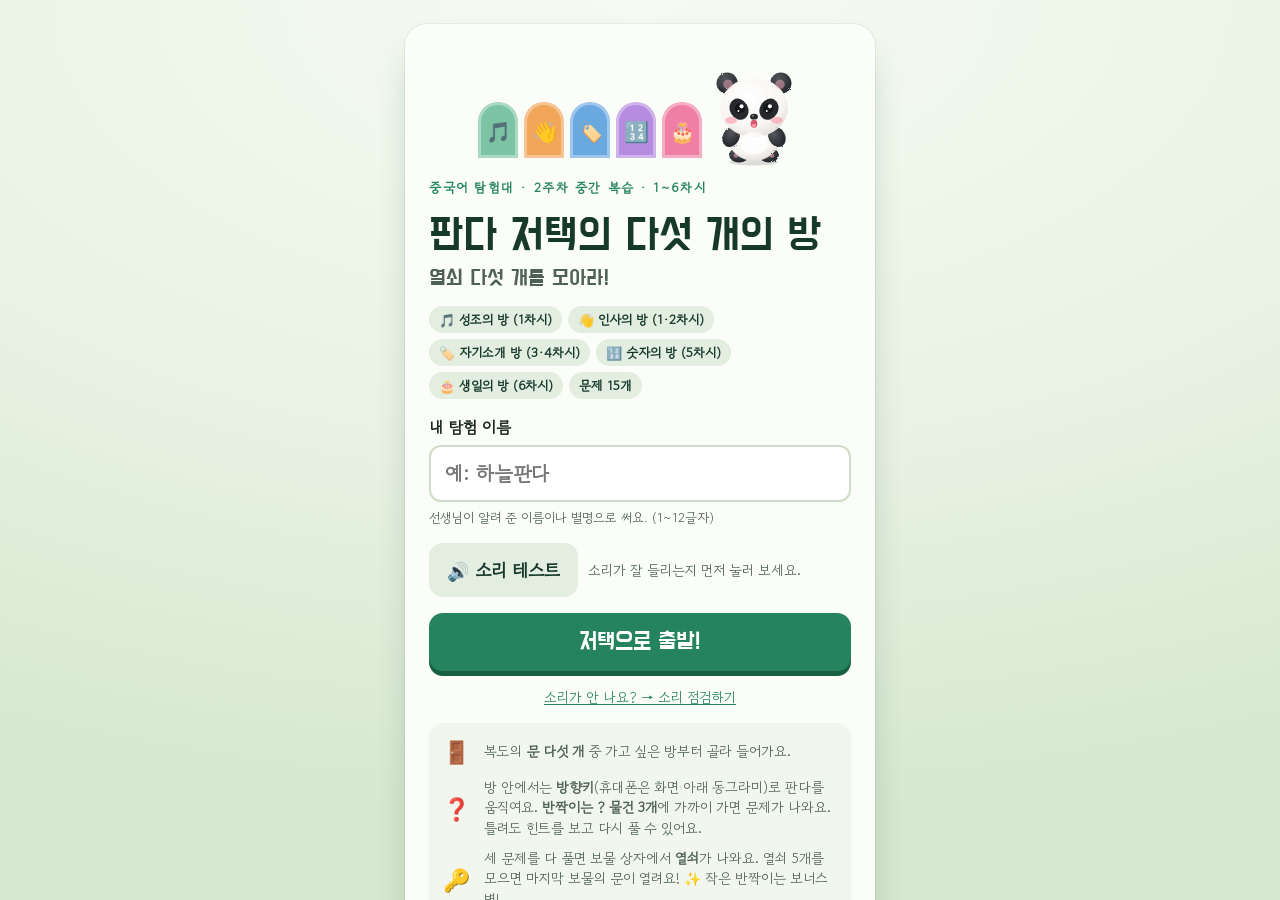
==== commit 6e5a3c14: "Add files via upload" ====
--- a/index.html
+++ b/index.html
@@ -37,7 +37,7 @@
       <a class="checklink" href="sound-check.html">소리가 안 나요? → 소리 점검하기</a>
       <div class="controls-pic">
         <div class="ico">🚪</div><div>복도의 <b>문 다섯 개</b> 중 가고 싶은 방부터 골라 들어가요.</div>
-        <div class="ico">❓</div><div>방 안에서 <b>반짝이는 ? 물건 3개</b>를 눌러 문제를 풀어요. 틀려도 힌트를 보고 다시 풀 수 있어요.</div>
+        <div class="ico">❓</div><div>방 안에서는 <b>방향키</b>(휴대폰은 화면 아래 동그라미)로 판다를 움직여요. <b>반짝이는 ? 물건 3개</b>에 가까이 가면 문제가 나와요. 틀려도 힌트를 보고 다시 풀 수 있어요.</div>
         <div class="ico">🔑</div><div>세 문제를 다 풀면 보물 상자에서 <b>열쇠</b>가 나와요. 열쇠 5개를 모으면 마지막 보물의 문이 열려요! ✨ 작은 반짝이는 보너스 별!</div>
       </div>
     </div>
@@ -107,9 +107,9 @@
       <h2>탐험 방법</h2>
       <div class="controls-pic">
         <div class="ico">🚪</div><div>복도에서 문을 골라 들어가요. 순서는 마음대로! 방에서 나가도 푼 문제는 그대로 남아요.</div>
-        <div class="ico">❓</div><div>반짝이는 <b>?</b> 물건을 누르면 문제가 나와요. 처음에 맞히면 100점, 다시 풀어 맞히면 60점.</div>
-        <div class="ico">✨</div><div>작게 반짝이는 물건은 숨은 보너스! 누르면 별과 재미있는 이야기가 나와요.</div>
-        <div class="ico">🎁</div><div>세 문제를 다 풀면 보물 상자를 열어 🔑 열쇠를 받아요. 모두 한 번에 맞히면 완벽 보너스!</div>
+        <div class="ico">❓</div><div>방향키나 동그라미로 판다를 어디로든 움직여요. 반짝이는 <b>?</b> 물건에 가까이 가면 문제가 나와요. 처음에 맞히면 100점, 다시 풀어 맞히면 60점.</div>
+        <div class="ico">✨</div><div>작게 반짝이는 물건은 숨은 보너스! 가까이 가면 별과 재미있는 이야기가 나와요.</div>
+        <div class="ico">🎁</div><div>세 문제를 다 풀면 나타나는 보물 상자로 가서 🔑 열쇠를 받아요. 모두 한 번에 맞히면 완벽 보너스!</div>
         <div class="ico">💎</div><div>열쇠 5개가 모이면 복도 위쪽의 보물의 문이 열려요.</div>
       </div>
       <h2>손숫자 0~10</h2>
--- a/style.css
+++ b/style.css
@@ -629,3 +629,28 @@
 .storychest{width:110px}
 @media (prefers-reduced-motion:reduce){.obj.quest,.chestbtn,.door .plaque,.hallguide .panda,.rpanda .panda,.tdoor.ready{animation:none}}
 .hero .chest{width:120px;height:auto;margin-bottom:4px}
+
+/* 방 안의 판다 (자유 이동) */
+.player{position:absolute;width:clamp(66px,12vmin,104px);height:clamp(78px,14.2vmin,123px);transform:translate(-50%,-62%);z-index:5;pointer-events:none;
+  filter:drop-shadow(0 6px 5px rgba(0,0,0,.2))}
+.player .pbody{width:100%;height:100%;transform-origin:50% 100%}
+.player .panda{width:100%;height:100%}
+.player.left .pbody{transform:scaleX(-1)}
+.player.walk .panda{animation:waddle .36s ease-in-out infinite;transform-origin:50% 100%}
+@keyframes waddle{0%,100%{transform:rotate(-5deg) translateY(0)}50%{transform:rotate(5deg) translateY(-6%)}}
+.obj{cursor:default}
+.joywrap{display:flex;flex-direction:column;align-items:center;gap:2px;flex:0 0 auto}
+.joywrap small{font-size:11px;color:var(--ink-soft);font-weight:700}
+.joy{position:relative;width:104px;height:104px;border-radius:50%;background:radial-gradient(circle,#fff 0 30%,#e6efe1 31% 100%);
+  box-shadow:inset 0 0 0 3px #cfdcc9,0 3px 0 rgba(0,0,0,.08);touch-action:none;-webkit-user-select:none;user-select:none;cursor:grab}
+.joy.on{box-shadow:inset 0 0 0 3px var(--jade),0 3px 0 rgba(0,0,0,.08)}
+.joy .ar{position:absolute;font-size:12px;color:#8aa58d;pointer-events:none}
+.joy .ar.u{top:5px;left:50%;transform:translateX(-50%)}.joy .ar.d{bottom:5px;left:50%;transform:translateX(-50%)}
+.joy .ar.l{left:7px;top:50%;transform:translateY(-50%)}.joy .ar.r{right:7px;top:50%;transform:translateY(-50%)}
+.joy .knob{position:absolute;left:50%;top:50%;width:46px;height:46px;border-radius:50%;transform:translate(-50%,-50%);pointer-events:none;
+  background:radial-gradient(circle at 35% 30%,#4fbf8a,var(--jade));box-shadow:0 4px 0 #18603f,0 6px 10px rgba(0,0,0,.2)}
+.hostbar{flex-wrap:nowrap}
+.hostbar .bubble{min-width:0}
+.hostbar .bubble::before{display:none}
+@media (max-width:520px){.joy{width:92px;height:92px}.joy .knob{width:40px;height:40px}.hostbar .bubble{padding:6px 10px}.hostbar .bubble b{font-size:15px}}
+@media (prefers-reduced-motion:reduce){.player.walk .panda{animation:none}}
